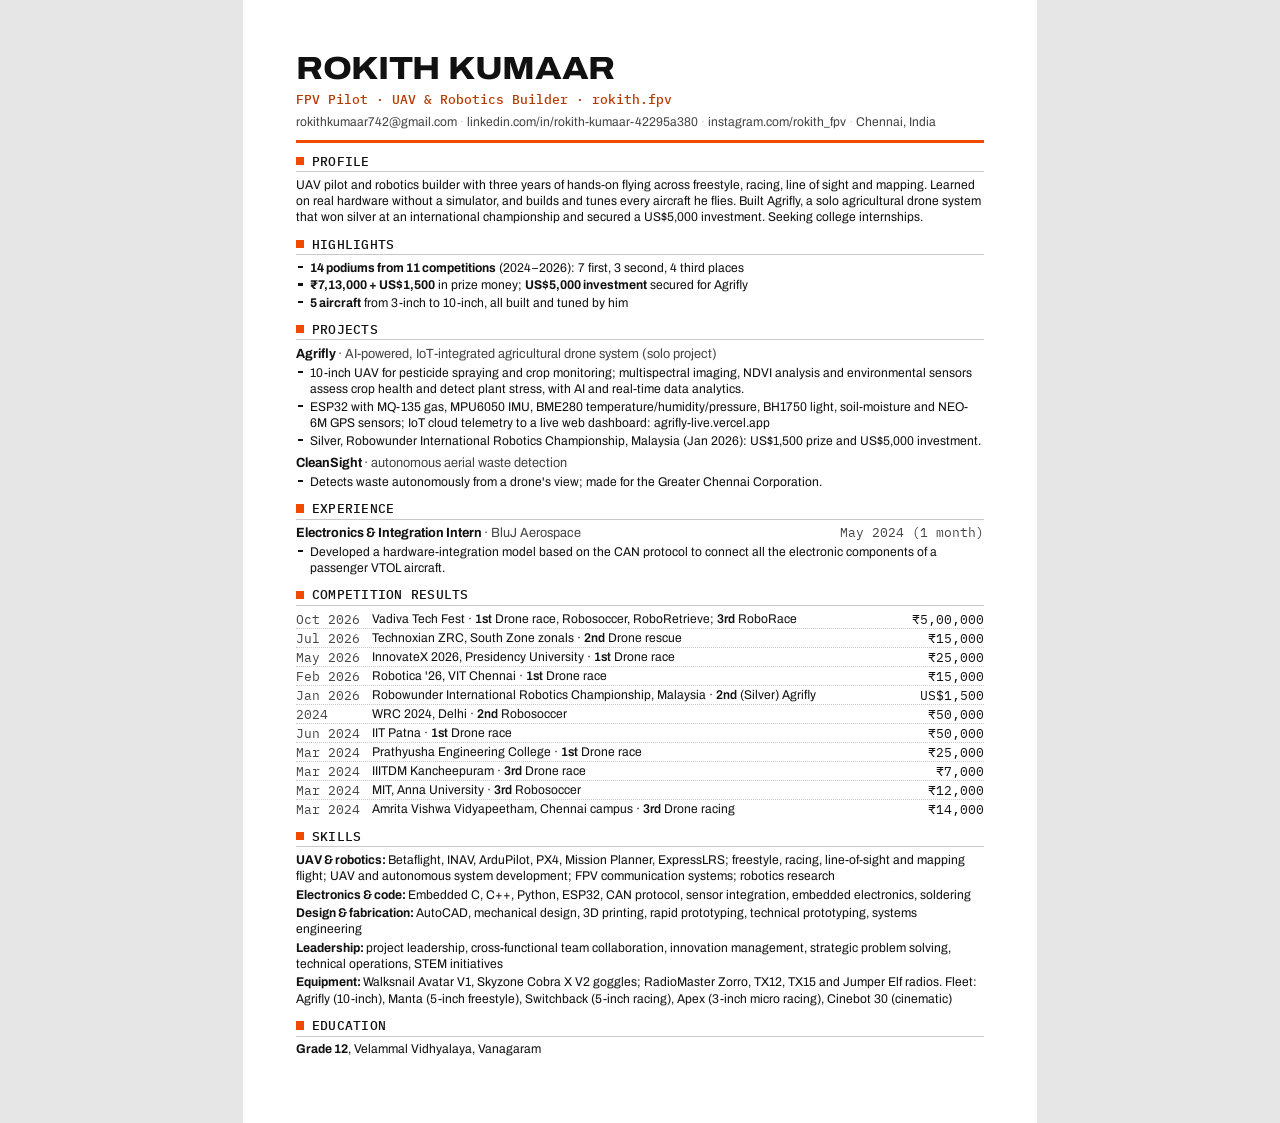
==== cv.html @ 18e2691c "Add one-page CV source and PDF (refs #3)" ====
<!DOCTYPE html>
<html lang="en">
<head>
  <meta charset="UTF-8">
  <meta name="viewport" content="width=device-width, initial-scale=1">
  <title>Rokith Kumaar – CV</title>
  <meta name="description" content="One-page CV of Rokith Kumaar, FPV pilot and UAV and robotics builder from Chennai, India.">
  <link rel="preconnect" href="https://fonts.googleapis.com">
  <link rel="preconnect" href="https://fonts.gstatic.com" crossorigin>
  <link rel="stylesheet" href="https://fonts.googleapis.com/css2?family=Archivo:wdth,wght@62..125,400..800&family=IBM+Plex+Mono:wght@400;500&display=swap">
  <style>
    /* Edit content below, then regenerate assets/Rokith-Kumaar-CV.pdf (Chrome: Print > Save as PDF, A4, no headers/footers). */
    @page { size: A4; margin: 14mm; }
    :root { --ink: #111; --muted: #444; --rule: #c9c9c9; --accent: #f04a00; --accent-text: #b83800; }
    * { box-sizing: border-box; margin: 0; padding: 0; }
    html { background: #e6e6e6; }
    body {
      font-family: "Archivo", Arial, sans-serif;
      font-size: 9.5pt; line-height: 1.3; color: var(--ink); font-stretch: 94%;
      background: #fff;
      width: 210mm; min-height: 297mm; margin: 0 auto; padding: 14mm;
      -webkit-print-color-adjust: exact; print-color-adjust: exact;
    }
    @media print { html { background: none; } body { width: auto; min-height: 0; padding: 0; margin: 0; } }
    a { color: inherit; text-decoration: none; }

    header { border-bottom: 2.5pt solid var(--accent); padding-bottom: 2.6mm; margin-bottom: 2.6mm; }
    h1 { font-size: 24pt; font-weight: 800; font-stretch: 112%; letter-spacing: -0.01em; line-height: 1; text-transform: uppercase; }
    .title { font-family: "IBM Plex Mono", monospace; font-size: 10pt; font-weight: 500; color: var(--accent-text); margin-top: 1.6mm; }
    .contact { font-size: 9.5pt; color: var(--muted); margin-top: 1.4mm; }
    .contact span + span::before { content: " · "; color: var(--rule); }

    section { margin-top: 2.6mm; }
    h2 {
      font-family: "IBM Plex Mono", monospace; font-size: 9.5pt; font-weight: 500;
      letter-spacing: 0.02em; text-transform: uppercase; color: var(--ink);
      border-bottom: 0.6pt solid var(--rule); padding-bottom: 0.5mm; margin-bottom: 1.2mm;
    }
    h2::before { content: ""; display: inline-block; width: 2.2mm; height: 2.2mm; background: var(--accent); margin-right: 2mm; vertical-align: 0.05em; }
    h3 { font-size: 10pt; font-weight: 700; }
    h3 .sub { font-weight: 400; color: var(--muted); }
    .item + .item { margin-top: 1.4mm; }
    .row { display: flex; justify-content: space-between; gap: 4mm; align-items: baseline; }
    .date { font-family: "IBM Plex Mono", monospace; font-size: 9.5pt; color: var(--muted); white-space: nowrap; }
    ul { list-style: none; margin-top: 0.6mm; }
    /* Bullets are inline, not absolutely positioned: positioned boxes are written last in the PDF,
       which scrambles the reading order for CV-screening software. */
    li { padding-left: 3.6mm; }
    li + li { margin-top: 0.3mm; }
    li::before { content: ""; display: inline-block; width: 1.4mm; height: 0.6mm; background: var(--ink); margin: 0 1.8mm 0 -3.2mm; vertical-align: 0.28em; }
    .highlights li strong { font-weight: 700; }

    .results { font-size: 9.5pt; }
    .result { display: grid; grid-template-columns: 17mm 1fr auto; gap: 3mm; padding: 0.2mm 0; border-bottom: 0.4pt dotted var(--rule); }
    .result:last-child { border-bottom: 0; }
    .result .date { font-size: 9.5pt; }
    .result .prize { font-family: "IBM Plex Mono", monospace; text-align: right; white-space: nowrap; }
    .result b { font-weight: 600; }

    .skills dt { font-weight: 700; display: inline; }
    .skills dd { display: inline; }
    .skills div + div { margin-top: 0.5mm; }
  </style>
</head>
<body>
  <header>
    <h1>Rokith Kumaar</h1>
    <p class="title">FPV Pilot · UAV &amp; Robotics Builder · rokith.fpv</p>
    <p class="contact">
      <span><a href="mailto:rokithkumaar742@gmail.com">rokithkumaar742@gmail.com</a></span><span><a href="https://www.linkedin.com/in/rokith-kumaar-42295a380/">linkedin.com/in/rokith-kumaar-42295a380</a></span><span><a href="https://www.instagram.com/rokith_fpv/">instagram.com/rokith_fpv</a></span><span>Chennai, India</span>
    </p>
  </header>

  <section>
    <h2>Profile</h2>
    <p>UAV pilot and robotics builder with three years of hands-on flying across freestyle, racing, line of sight and mapping. Learned on real hardware without a simulator, and builds and tunes every aircraft he flies. Built Agrifly, a solo agricultural drone system that won silver at an international championship and secured a US$5,000 investment. Seeking college internships.</p>
  </section>

  <section class="highlights">
    <h2>Highlights</h2>
    <ul>
      <li><strong>14 podiums from 11 competitions</strong> (2024–2026): 7 first, 3 second, 4 third places</li>
      <li><strong>₹7,13,000 + US$1,500</strong> in prize money; <strong>US$5,000 investment</strong> secured for Agrifly</li>
      <li><strong>5 aircraft</strong> from 3-inch to 10-inch, all built and tuned by him</li>
    </ul>
  </section>

  <section>
    <h2>Projects</h2>
    <div class="item">
      <h3>Agrifly <span class="sub">· AI-powered, IoT-integrated agricultural drone system (solo project)</span></h3>
      <ul>
        <li>10-inch UAV for pesticide spraying and crop monitoring; multispectral imaging, NDVI analysis and environmental sensors assess crop health and detect plant stress, with AI and real-time data analytics.</li>
        <li>ESP32 with MQ-135 gas, MPU6050 IMU, BME280 temperature/humidity/pressure, BH1750 light, soil-moisture and NEO-6M GPS sensors; IoT cloud telemetry to a live web dashboard: <a href="https://agrifly-live.vercel.app/">agrifly-live.vercel.app</a></li>
        <li>Silver, Robowunder International Robotics Championship, Malaysia (Jan 2026): US$1,500 prize and US$5,000 investment.</li>
      </ul>
    </div>
    <div class="item">
      <h3>CleanSight <span class="sub">· autonomous aerial waste detection</span></h3>
      <ul>
        <li>Detects waste autonomously from a drone's view; made for the Greater Chennai Corporation.</li>
      </ul>
    </div>
  </section>

  <section>
    <h2>Experience</h2>
    <div class="item">
      <div class="row"><h3>Electronics &amp; Integration Intern <span class="sub">· BluJ Aerospace</span></h3><span class="date">May 2024 (1 month)</span></div>
      <ul>
        <li>Developed a hardware-integration model based on the CAN protocol to connect all the electronic components of a passenger VTOL aircraft.</li>
      </ul>
    </div>
  </section>

  <section>
    <h2>Competition results</h2>
    <div class="results">
      <div class="result"><span class="date">Oct 2026</span><span>Vadiva Tech Fest · <b>1st</b> Drone race, Robosoccer, RoboRetrieve; <b>3rd</b> RoboRace</span><span class="prize">₹5,00,000</span></div>
      <div class="result"><span class="date">Jul 2026</span><span>Technoxian ZRC, South Zone zonals · <b>2nd</b> Drone rescue</span><span class="prize">₹15,000</span></div>
      <div class="result"><span class="date">May 2026</span><span>InnovateX 2026, Presidency University · <b>1st</b> Drone race</span><span class="prize">₹25,000</span></div>
      <div class="result"><span class="date">Feb 2026</span><span>Robotica '26, VIT Chennai · <b>1st</b> Drone race</span><span class="prize">₹15,000</span></div>
      <div class="result"><span class="date">Jan 2026</span><span>Robowunder International Robotics Championship, Malaysia · <b>2nd</b> (Silver) Agrifly</span><span class="prize">US$1,500</span></div>
      <div class="result"><span class="date">2024</span><span>WRC 2024, Delhi · <b>2nd</b> Robosoccer</span><span class="prize">₹50,000</span></div>
      <div class="result"><span class="date">Jun 2024</span><span>IIT Patna · <b>1st</b> Drone race</span><span class="prize">₹50,000</span></div>
      <div class="result"><span class="date">Mar 2024</span><span>Prathyusha Engineering College · <b>1st</b> Drone race</span><span class="prize">₹25,000</span></div>
      <div class="result"><span class="date">Mar 2024</span><span>IIITDM Kancheepuram · <b>3rd</b> Drone race</span><span class="prize">₹7,000</span></div>
      <div class="result"><span class="date">Mar 2024</span><span>MIT, Anna University · <b>3rd</b> Robosoccer</span><span class="prize">₹12,000</span></div>
      <div class="result"><span class="date">Mar 2024</span><span>Amrita Vishwa Vidyapeetham, Chennai campus · <b>3rd</b> Drone racing</span><span class="prize">₹14,000</span></div>
    </div>
  </section>

  <section>
    <h2>Skills</h2>
    <dl class="skills">
      <div><dt>UAV &amp; robotics: </dt><dd>Betaflight, INAV, ArduPilot, PX4, Mission Planner, ExpressLRS; freestyle, racing, line-of-sight and mapping flight; UAV and autonomous system development; FPV communication systems; robotics research</dd></div>
      <div><dt>Electronics &amp; code: </dt><dd>Embedded C, C++, Python, ESP32, CAN protocol, sensor integration, embedded electronics, soldering</dd></div>
      <div><dt>Design &amp; fabrication: </dt><dd>AutoCAD, mechanical design, 3D printing, rapid prototyping, technical prototyping, systems engineering</dd></div>
      <div><dt>Leadership: </dt><dd>project leadership, cross-functional team collaboration, innovation management, strategic problem solving, technical operations, STEM initiatives</dd></div>
      <div><dt>Equipment: </dt><dd>Walksnail Avatar V1, Skyzone Cobra X V2 goggles; RadioMaster Zorro, TX12, TX15 and Jumper Elf radios. Fleet: Agrifly (10-inch), Manta (5-inch freestyle), Switchback (5-inch racing), Apex (3-inch micro racing), Cinebot 30 (cinematic)</dd></div>
    </dl>
  </section>

  <section>
    <h2>Education</h2>
    <p><b>Grade 12</b>, Velammal Vidhyalaya, Vanagaram</p>
  </section>
</body>
</html>
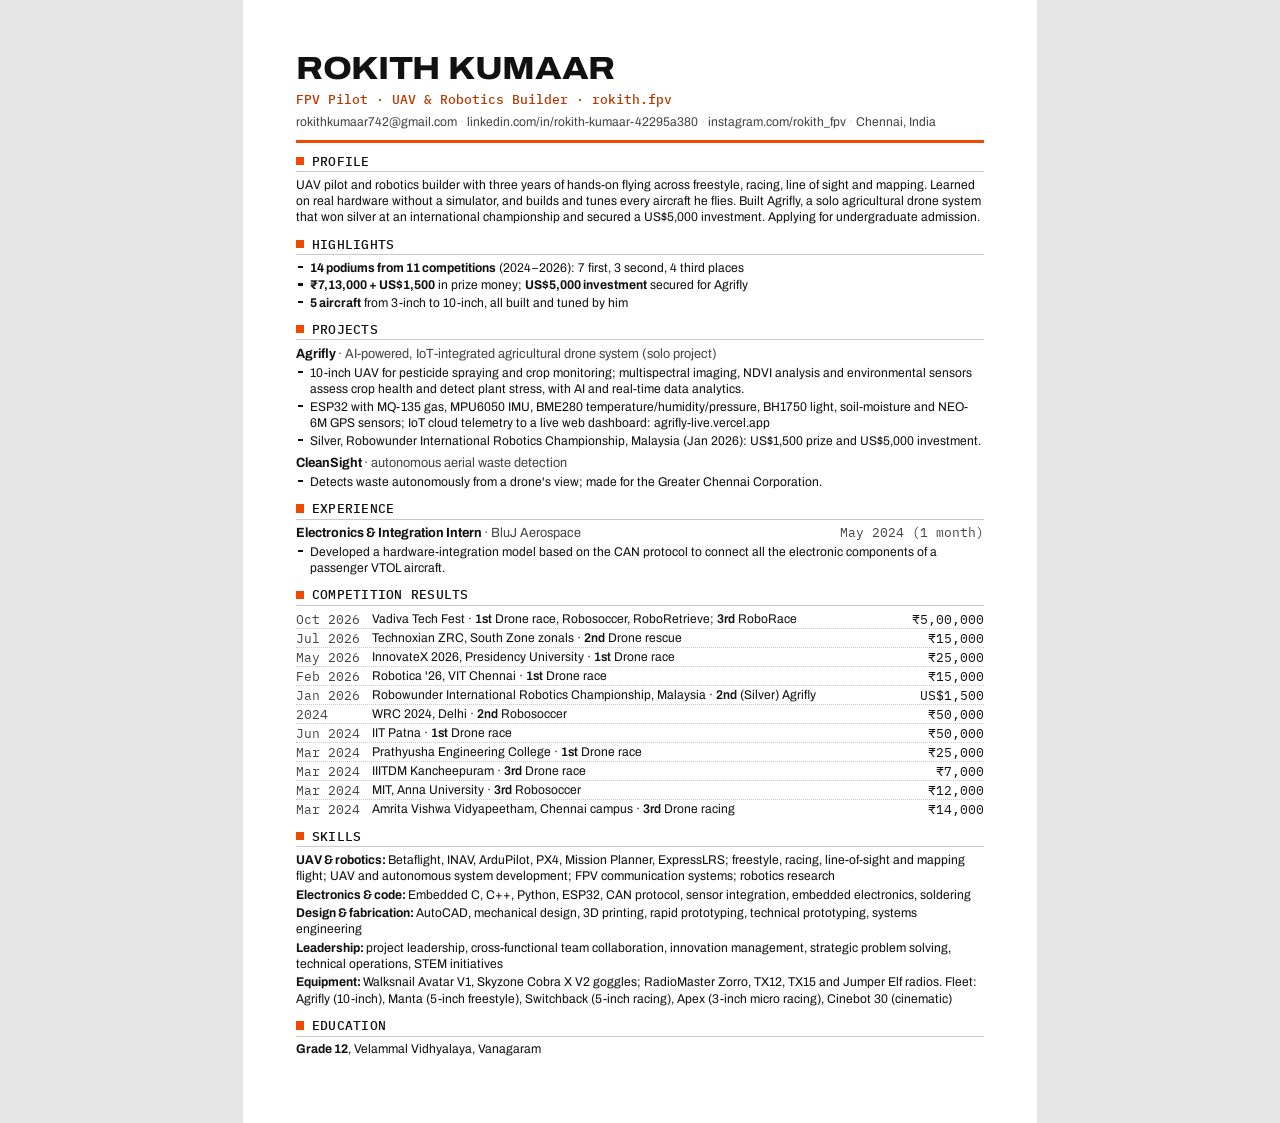
==== commit 6e9df2eb: "Reframe the site and CV for college admissions" ====
--- a/cv.html
+++ b/cv.html
@@ -73,7 +73,7 @@
 
   <section>
     <h2>Profile</h2>
-    <p>UAV pilot and robotics builder with three years of hands-on flying across freestyle, racing, line of sight and mapping. Learned on real hardware without a simulator, and builds and tunes every aircraft he flies. Built Agrifly, a solo agricultural drone system that won silver at an international championship and secured a US$5,000 investment. Seeking college internships.</p>
+    <p>UAV pilot and robotics builder with three years of hands-on flying across freestyle, racing, line of sight and mapping. Learned on real hardware without a simulator, and builds and tunes every aircraft he flies. Built Agrifly, a solo agricultural drone system that won silver at an international championship and secured a US$5,000 investment. Applying for undergraduate admission.</p>
   </section>
 
   <section class="highlights">
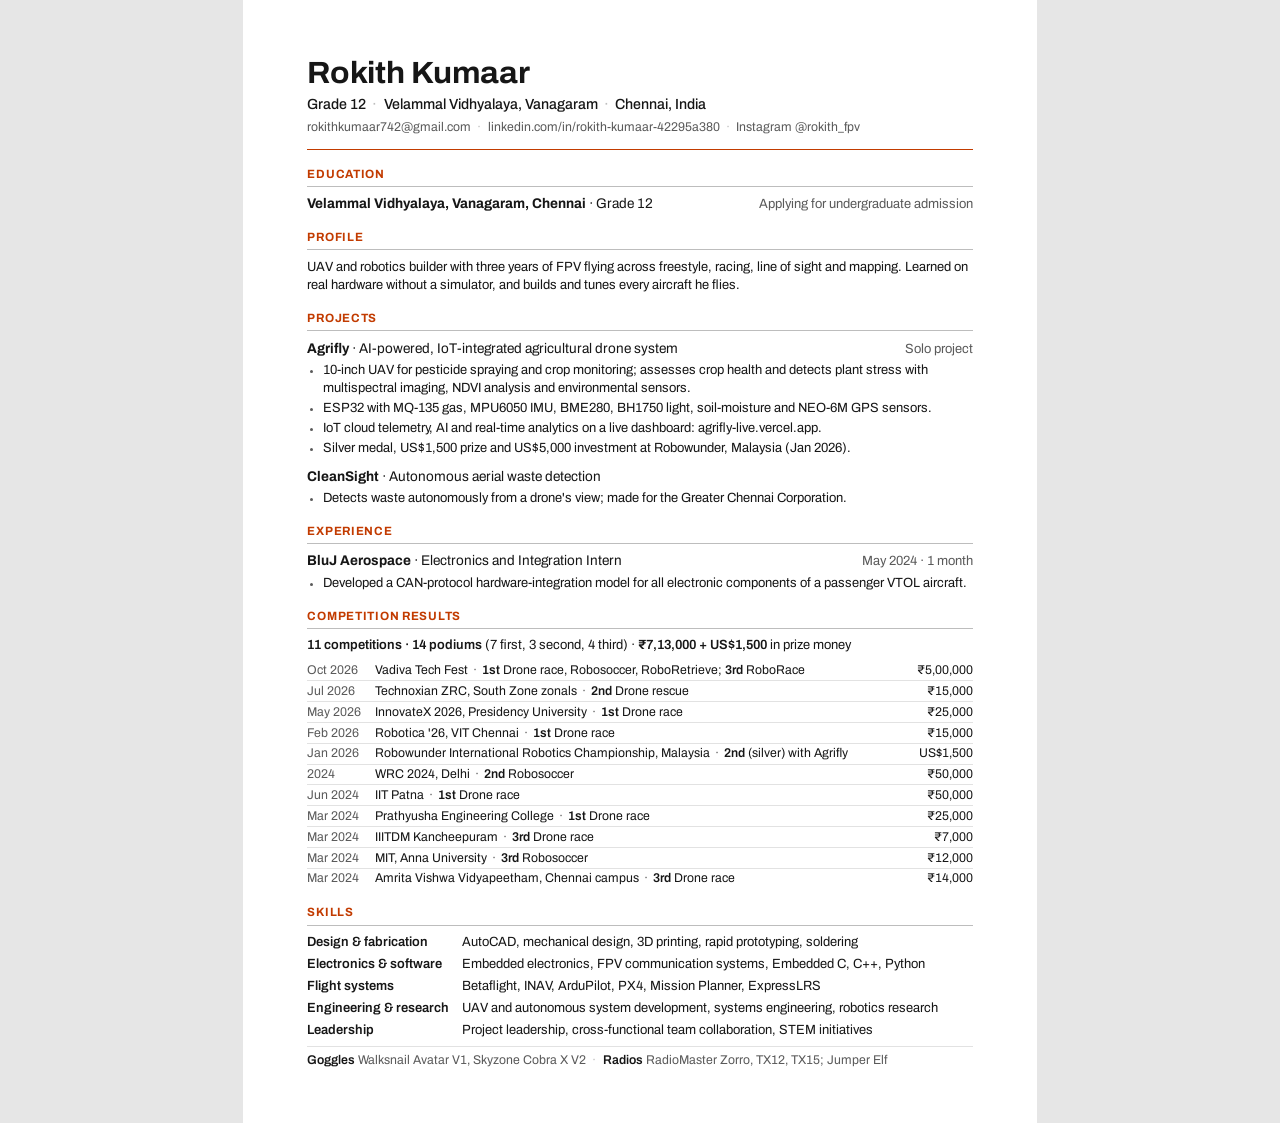
==== commit b15a9820: "CV: restructure and restyle the resume for college admissions Lead with name and student line, Educa" ====
--- a/cv.html
+++ b/cv.html
@@ -4,99 +4,99 @@
   <meta charset="UTF-8">
   <meta name="viewport" content="width=device-width, initial-scale=1">
   <title>Rokith Kumaar – CV</title>
-  <meta name="description" content="One-page CV of Rokith Kumaar, FPV pilot and UAV and robotics builder from Chennai, India.">
+  <meta name="description" content="One-page CV of Rokith Kumaar, Grade 12 student, UAV and robotics builder from Chennai, India.">
   <link rel="preconnect" href="https://fonts.googleapis.com">
   <link rel="preconnect" href="https://fonts.gstatic.com" crossorigin>
-  <link rel="stylesheet" href="https://fonts.googleapis.com/css2?family=Archivo:wdth,wght@62..125,400..800&family=IBM+Plex+Mono:wght@400;500&display=swap">
+  <link rel="stylesheet" href="https://fonts.googleapis.com/css2?family=Archivo:wdth,wght@62..125,400..800&display=swap">
   <style>
-    /* Edit content below, then regenerate assets/Rokith-Kumaar-CV.pdf (Chrome: Print > Save as PDF, A4, no headers/footers). */
-    @page { size: A4; margin: 14mm; }
-    :root { --ink: #111; --muted: #444; --rule: #c9c9c9; --accent: #f04a00; --accent-text: #b83800; }
+    /* Edit content below, then regenerate assets/Rokith-Kumaar-CV.pdf with headless Chrome:
+       chrome --headless=new --no-pdf-header-footer --print-to-pdf="<absolute path>\assets\Rokith-Kumaar-CV.pdf" http://localhost:<port>/cv.html
+       It must stay one A4 page. */
+    @page { size: A4; margin: 0; }
+    :root { --ink: #161616; --muted: #5a5a5a; --rule: #bdbdbd; --hair: #e2e2e2; --accent: #c23b00; }
     * { box-sizing: border-box; margin: 0; padding: 0; }
     html { background: #e6e6e6; }
     body {
-      font-family: "Archivo", Arial, sans-serif;
-      font-size: 9.5pt; line-height: 1.3; color: var(--ink); font-stretch: 94%;
+      font-family: "Archivo", Arial, sans-serif; font-stretch: 96%;
+      font-size: 10pt; line-height: 1.36; color: var(--ink);
+      font-variant-numeric: tabular-nums lining-nums;
       background: #fff;
-      width: 210mm; min-height: 297mm; margin: 0 auto; padding: 14mm;
+      width: 210mm; min-height: 297mm; margin: 0 auto; padding: 15mm 17mm 13mm;
       -webkit-print-color-adjust: exact; print-color-adjust: exact;
     }
-    @media print { html { background: none; } body { width: auto; min-height: 0; padding: 0; margin: 0; } }
+    @media print { html { background: none; } body { margin: 0; min-height: 0; } }
     a { color: inherit; text-decoration: none; }
+    b { font-weight: 600; }
 
-    header { border-bottom: 2.5pt solid var(--accent); padding-bottom: 2.6mm; margin-bottom: 2.6mm; }
-    h1 { font-size: 24pt; font-weight: 800; font-stretch: 112%; letter-spacing: -0.01em; line-height: 1; text-transform: uppercase; }
-    .title { font-family: "IBM Plex Mono", monospace; font-size: 10pt; font-weight: 500; color: var(--accent-text); margin-top: 1.6mm; }
-    .contact { font-size: 9.5pt; color: var(--muted); margin-top: 1.4mm; }
-    .contact span + span::before { content: " · "; color: var(--rule); }
+    /* Header */
+    header { padding-bottom: 3.4mm; border-bottom: 1.2pt solid var(--accent); }
+    h1 { font-size: 23pt; font-weight: 700; font-stretch: 104%; letter-spacing: -0.01em; line-height: 1.05; }
+    .standing { font-size: 11pt; font-weight: 500; margin-top: 1.6mm; }
+    .contact { font-size: 9.5pt; color: var(--muted); margin-top: 1mm; }
+    .sep { color: var(--rule); padding: 0 1.6mm; }
+    td .sep { color: var(--muted); padding: 0 1.2mm; }
 
-    section { margin-top: 2.6mm; }
+    /* Sections */
+    section { margin-top: 4.2mm; }
     h2 {
-      font-family: "IBM Plex Mono", monospace; font-size: 9.5pt; font-weight: 500;
-      letter-spacing: 0.02em; text-transform: uppercase; color: var(--ink);
-      border-bottom: 0.6pt solid var(--rule); padding-bottom: 0.5mm; margin-bottom: 1.2mm;
+      font-size: 9pt; font-weight: 700; text-transform: uppercase; letter-spacing: 0.06em;
+      color: var(--accent); padding-bottom: 1mm; margin-bottom: 2mm; border-bottom: 0.5pt solid var(--rule);
     }
-    h2::before { content: ""; display: inline-block; width: 2.2mm; height: 2.2mm; background: var(--accent); margin-right: 2mm; vertical-align: 0.05em; }
-    h3 { font-size: 10pt; font-weight: 700; }
-    h3 .sub { font-weight: 400; color: var(--muted); }
-    .item + .item { margin-top: 1.4mm; }
-    .row { display: flex; justify-content: space-between; gap: 4mm; align-items: baseline; }
-    .date { font-family: "IBM Plex Mono", monospace; font-size: 9.5pt; color: var(--muted); white-space: nowrap; }
-    ul { list-style: none; margin-top: 0.6mm; }
-    /* Bullets are inline, not absolutely positioned: positioned boxes are written last in the PDF,
-       which scrambles the reading order for CV-screening software. */
-    li { padding-left: 3.6mm; }
-    li + li { margin-top: 0.3mm; }
-    li::before { content: ""; display: inline-block; width: 1.4mm; height: 0.6mm; background: var(--ink); margin: 0 1.8mm 0 -3.2mm; vertical-align: 0.28em; }
-    .highlights li strong { font-weight: 700; }
+    .entry + .entry { margin-top: 2.6mm; }
+    .head { display: flex; justify-content: space-between; align-items: baseline; gap: 6mm; }
+    h3 { font-size: 10.5pt; font-weight: 700; }
+    .role { font-weight: 400; }
+    .when { color: var(--muted); white-space: nowrap; }
+    .note { color: var(--muted); }
+    ul { margin-top: 0.8mm; padding-left: 4.2mm; }
+    li + li { margin-top: 0.5mm; }
+    li::marker { color: var(--muted); font-size: 0.85em; }
 
-    .results { font-size: 9.5pt; }
-    .result { display: grid; grid-template-columns: 17mm 1fr auto; gap: 3mm; padding: 0.2mm 0; border-bottom: 0.4pt dotted var(--rule); }
-    .result:last-child { border-bottom: 0; }
-    .result .date { font-size: 9.5pt; }
-    .result .prize { font-family: "IBM Plex Mono", monospace; text-align: right; white-space: nowrap; }
-    .result b { font-weight: 600; }
+    /* Results table */
+    .tally { margin-bottom: 1.6mm; }
+    table { width: 100%; border-collapse: collapse; font-size: 9.5pt; line-height: 1.3; }
+    td { padding: 0.45mm 0; border-bottom: 0.4pt solid var(--hair); vertical-align: baseline; }
+    tr:last-child td { border-bottom: 0; }
+    td.d { width: 18mm; color: var(--muted); white-space: nowrap; }
+    td.p { text-align: right; white-space: nowrap; padding-left: 4mm; }
 
-    .skills dt { font-weight: 700; display: inline; }
-    .skills dd { display: inline; }
-    .skills div + div { margin-top: 0.5mm; }
+    /* Skills */
+    .skills { display: grid; grid-template-columns: 41mm 1fr; row-gap: 1mm; }
+    .skills dt { font-weight: 600; }
+    .kit { margin-top: 1.8mm; padding-top: 1.4mm; border-top: 0.4pt solid var(--hair); font-size: 9.5pt; color: var(--muted); }
+    .kit b { color: var(--ink); }
   </style>
 </head>
 <body>
   <header>
     <h1>Rokith Kumaar</h1>
-    <p class="title">FPV Pilot · UAV &amp; Robotics Builder · rokith.fpv</p>
-    <p class="contact">
-      <span><a href="mailto:rokithkumaar742@gmail.com">rokithkumaar742@gmail.com</a></span><span><a href="https://www.linkedin.com/in/rokith-kumaar-42295a380/">linkedin.com/in/rokith-kumaar-42295a380</a></span><span><a href="https://www.instagram.com/rokith_fpv/">instagram.com/rokith_fpv</a></span><span>Chennai, India</span>
-    </p>
+    <p class="standing">Grade 12<span class="sep">·</span>Velammal Vidhyalaya, Vanagaram<span class="sep">·</span>Chennai, India</p>
+    <p class="contact"><a href="mailto:rokithkumaar742@gmail.com">rokithkumaar742@gmail.com</a><span class="sep">·</span><a href="https://www.linkedin.com/in/rokith-kumaar-42295a380/">linkedin.com/in/rokith-kumaar-42295a380</a><span class="sep">·</span><a href="https://www.instagram.com/rokith_fpv/">Instagram @rokith_fpv</a></p>
   </header>
 
   <section>
-    <h2>Profile</h2>
-    <p>UAV pilot and robotics builder with three years of hands-on flying across freestyle, racing, line of sight and mapping. Learned on real hardware without a simulator, and builds and tunes every aircraft he flies. Built Agrifly, a solo agricultural drone system that won silver at an international championship and secured a US$5,000 investment. Applying for undergraduate admission.</p>
+    <h2>Education</h2>
+    <div class="head"><h3>Velammal Vidhyalaya, Vanagaram, Chennai <span class="role">· Grade 12</span></h3><span class="when">Applying for undergraduate admission</span></div>
   </section>
 
-  <section class="highlights">
-    <h2>Highlights</h2>
-    <ul>
-      <li><strong>14 podiums from 11 competitions</strong> (2024–2026): 7 first, 3 second, 4 third places</li>
-      <li><strong>₹7,13,000 + US$1,500</strong> in prize money; <strong>US$5,000 investment</strong> secured for Agrifly</li>
-      <li><strong>5 aircraft</strong> from 3-inch to 10-inch, all built and tuned by him</li>
-    </ul>
+  <section>
+    <h2>Profile</h2>
+    <p>UAV and robotics builder with three years of FPV flying across freestyle, racing, line of sight and mapping. Learned on real hardware without a simulator, and builds and tunes every aircraft he flies.</p>
   </section>
 
   <section>
     <h2>Projects</h2>
-    <div class="item">
-      <h3>Agrifly <span class="sub">· AI-powered, IoT-integrated agricultural drone system (solo project)</span></h3>
+    <div class="entry">
+      <div class="head"><h3>Agrifly <span class="role">· AI-powered, IoT-integrated agricultural drone system</span></h3><span class="when">Solo project</span></div>
       <ul>
-        <li>10-inch UAV for pesticide spraying and crop monitoring; multispectral imaging, NDVI analysis and environmental sensors assess crop health and detect plant stress, with AI and real-time data analytics.</li>
-        <li>ESP32 with MQ-135 gas, MPU6050 IMU, BME280 temperature/humidity/pressure, BH1750 light, soil-moisture and NEO-6M GPS sensors; IoT cloud telemetry to a live web dashboard: <a href="https://agrifly-live.vercel.app/">agrifly-live.vercel.app</a></li>
-        <li>Silver, Robowunder International Robotics Championship, Malaysia (Jan 2026): US$1,500 prize and US$5,000 investment.</li>
+        <li>10-inch UAV for pesticide spraying and crop monitoring; assesses crop health and detects plant stress with multispectral imaging, NDVI analysis and environmental sensors.</li>
+        <li>ESP32 with MQ-135 gas, MPU6050 IMU, BME280, BH1750 light, soil-moisture and NEO-6M GPS sensors.</li>
+        <li>IoT cloud telemetry, AI and real-time analytics on a live dashboard: <a href="https://agrifly-live.vercel.app/">agrifly-live.vercel.app</a>.</li>
+        <li>Silver medal, US$1,500 prize and US$5,000 investment at Robowunder, Malaysia (Jan 2026).</li>
       </ul>
     </div>
-    <div class="item">
-      <h3>CleanSight <span class="sub">· autonomous aerial waste detection</span></h3>
+    <div class="entry">
+      <div class="head"><h3>CleanSight <span class="role">· Autonomous aerial waste detection</span></h3></div>
       <ul>
         <li>Detects waste autonomously from a drone's view; made for the Greater Chennai Corporation.</li>
       </ul>
@@ -105,45 +105,42 @@
 
   <section>
     <h2>Experience</h2>
-    <div class="item">
-      <div class="row"><h3>Electronics &amp; Integration Intern <span class="sub">· BluJ Aerospace</span></h3><span class="date">May 2024 (1 month)</span></div>
+    <div class="entry">
+      <div class="head"><h3>BluJ Aerospace <span class="role">· Electronics and Integration Intern</span></h3><span class="when">May 2024 · 1 month</span></div>
       <ul>
-        <li>Developed a hardware-integration model based on the CAN protocol to connect all the electronic components of a passenger VTOL aircraft.</li>
+        <li>Developed a CAN-protocol hardware-integration model for all electronic components of a passenger VTOL aircraft.</li>
       </ul>
     </div>
   </section>
 
   <section>
     <h2>Competition results</h2>
-    <div class="results">
-      <div class="result"><span class="date">Oct 2026</span><span>Vadiva Tech Fest · <b>1st</b> Drone race, Robosoccer, RoboRetrieve; <b>3rd</b> RoboRace</span><span class="prize">₹5,00,000</span></div>
-      <div class="result"><span class="date">Jul 2026</span><span>Technoxian ZRC, South Zone zonals · <b>2nd</b> Drone rescue</span><span class="prize">₹15,000</span></div>
-      <div class="result"><span class="date">May 2026</span><span>InnovateX 2026, Presidency University · <b>1st</b> Drone race</span><span class="prize">₹25,000</span></div>
-      <div class="result"><span class="date">Feb 2026</span><span>Robotica '26, VIT Chennai · <b>1st</b> Drone race</span><span class="prize">₹15,000</span></div>
-      <div class="result"><span class="date">Jan 2026</span><span>Robowunder International Robotics Championship, Malaysia · <b>2nd</b> (Silver) Agrifly</span><span class="prize">US$1,500</span></div>
-      <div class="result"><span class="date">2024</span><span>WRC 2024, Delhi · <b>2nd</b> Robosoccer</span><span class="prize">₹50,000</span></div>
-      <div class="result"><span class="date">Jun 2024</span><span>IIT Patna · <b>1st</b> Drone race</span><span class="prize">₹50,000</span></div>
-      <div class="result"><span class="date">Mar 2024</span><span>Prathyusha Engineering College · <b>1st</b> Drone race</span><span class="prize">₹25,000</span></div>
-      <div class="result"><span class="date">Mar 2024</span><span>IIITDM Kancheepuram · <b>3rd</b> Drone race</span><span class="prize">₹7,000</span></div>
-      <div class="result"><span class="date">Mar 2024</span><span>MIT, Anna University · <b>3rd</b> Robosoccer</span><span class="prize">₹12,000</span></div>
-      <div class="result"><span class="date">Mar 2024</span><span>Amrita Vishwa Vidyapeetham, Chennai campus · <b>3rd</b> Drone racing</span><span class="prize">₹14,000</span></div>
-    </div>
+    <p class="tally"><b>11 competitions · 14 podiums</b> (7 first, 3 second, 4 third) · <b>₹7,13,000 + US$1,500</b> in prize money</p>
+    <table>
+      <tr><td class="d">Oct 2026</td><td>Vadiva Tech Fest<span class="sep">·</span><b>1st</b> Drone race, Robosoccer, RoboRetrieve; <b>3rd</b> RoboRace</td><td class="p">₹5,00,000</td></tr>
+      <tr><td class="d">Jul 2026</td><td>Technoxian ZRC, South Zone zonals<span class="sep">·</span><b>2nd</b> Drone rescue</td><td class="p">₹15,000</td></tr>
+      <tr><td class="d">May 2026</td><td>InnovateX 2026, Presidency University<span class="sep">·</span><b>1st</b> Drone race</td><td class="p">₹25,000</td></tr>
+      <tr><td class="d">Feb 2026</td><td>Robotica '26, VIT Chennai<span class="sep">·</span><b>1st</b> Drone race</td><td class="p">₹15,000</td></tr>
+      <tr><td class="d">Jan 2026</td><td>Robowunder International Robotics Championship, Malaysia<span class="sep">·</span><b>2nd</b> (silver) with Agrifly</td><td class="p">US$1,500</td></tr>
+      <tr><td class="d">2024</td><td>WRC 2024, Delhi<span class="sep">·</span><b>2nd</b> Robosoccer</td><td class="p">₹50,000</td></tr>
+      <tr><td class="d">Jun 2024</td><td>IIT Patna<span class="sep">·</span><b>1st</b> Drone race</td><td class="p">₹50,000</td></tr>
+      <tr><td class="d">Mar 2024</td><td>Prathyusha Engineering College<span class="sep">·</span><b>1st</b> Drone race</td><td class="p">₹25,000</td></tr>
+      <tr><td class="d">Mar 2024</td><td>IIITDM Kancheepuram<span class="sep">·</span><b>3rd</b> Drone race</td><td class="p">₹7,000</td></tr>
+      <tr><td class="d">Mar 2024</td><td>MIT, Anna University<span class="sep">·</span><b>3rd</b> Robosoccer</td><td class="p">₹12,000</td></tr>
+      <tr><td class="d">Mar 2024</td><td>Amrita Vishwa Vidyapeetham, Chennai campus<span class="sep">·</span><b>3rd</b> Drone race</td><td class="p">₹14,000</td></tr>
+    </table>
   </section>
 
   <section>
     <h2>Skills</h2>
     <dl class="skills">
-      <div><dt>UAV &amp; robotics: </dt><dd>Betaflight, INAV, ArduPilot, PX4, Mission Planner, ExpressLRS; freestyle, racing, line-of-sight and mapping flight; UAV and autonomous system development; FPV communication systems; robotics research</dd></div>
-      <div><dt>Electronics &amp; code: </dt><dd>Embedded C, C++, Python, ESP32, CAN protocol, sensor integration, embedded electronics, soldering</dd></div>
-      <div><dt>Design &amp; fabrication: </dt><dd>AutoCAD, mechanical design, 3D printing, rapid prototyping, technical prototyping, systems engineering</dd></div>
-      <div><dt>Leadership: </dt><dd>project leadership, cross-functional team collaboration, innovation management, strategic problem solving, technical operations, STEM initiatives</dd></div>
-      <div><dt>Equipment: </dt><dd>Walksnail Avatar V1, Skyzone Cobra X V2 goggles; RadioMaster Zorro, TX12, TX15 and Jumper Elf radios. Fleet: Agrifly (10-inch), Manta (5-inch freestyle), Switchback (5-inch racing), Apex (3-inch micro racing), Cinebot 30 (cinematic)</dd></div>
+      <dt>Design &amp; fabrication</dt><dd>AutoCAD, mechanical design, 3D printing, rapid prototyping, soldering</dd>
+      <dt>Electronics &amp; software</dt><dd>Embedded electronics, FPV communication systems, Embedded C, C++, Python</dd>
+      <dt>Flight systems</dt><dd>Betaflight, INAV, ArduPilot, PX4, Mission Planner, ExpressLRS</dd>
+      <dt>Engineering &amp; research</dt><dd>UAV and autonomous system development, systems engineering, robotics research</dd>
+      <dt>Leadership</dt><dd>Project leadership, cross-functional team collaboration, STEM initiatives</dd>
     </dl>
-  </section>
-
-  <section>
-    <h2>Education</h2>
-    <p><b>Grade 12</b>, Velammal Vidhyalaya, Vanagaram</p>
+    <p class="kit"><b>Goggles</b> Walksnail Avatar V1, Skyzone Cobra X V2<span class="sep">·</span><b>Radios</b> RadioMaster Zorro, TX12, TX15; Jumper Elf</p>
   </section>
 </body>
 </html>
